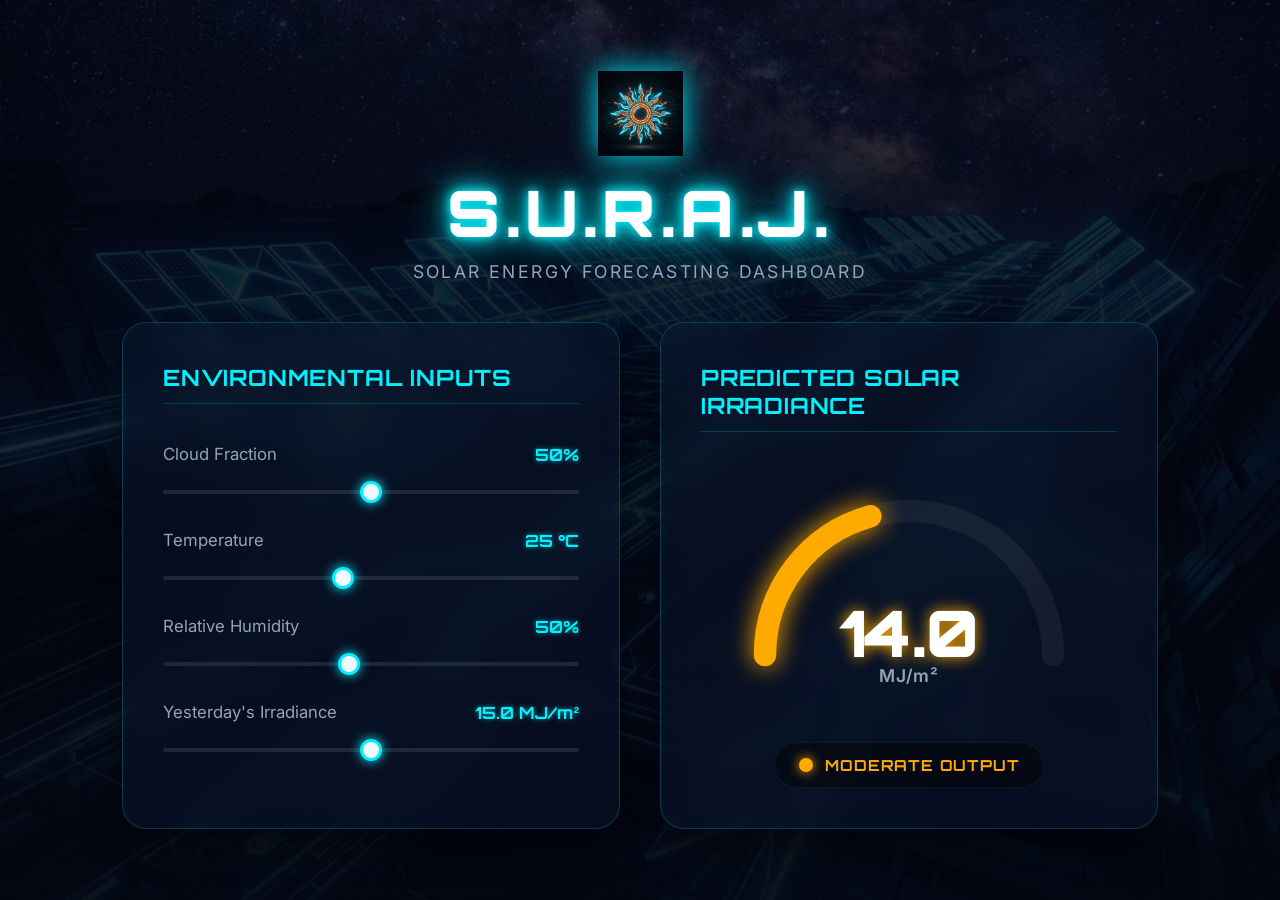
==== dashboard/index.html @ bf561ba6 "Add S.U.R.A.J. Dashboard, publication report, and technical explanation" ====
<!-- 
  =============================================================================
  S.U.R.A.J. DASHBOARD - MAIN HTML FILE
  =============================================================================
  This file provides the skeleton of our dashboard. It defines where every 
  piece of text, every slider, and the visual gauge should be placed on the screen.
-->
<!DOCTYPE html>
<html lang="en">
<head>
    <!-- Character set for universal text support -->
    <meta charset="UTF-8">
    
    <!-- Makes the website responsive on mobile phones -->
    <meta name="viewport" content="width=device-width, initial-scale=1.0">
    
    <!-- The title that appears in the browser tab -->
    <title>S.U.R.A.J. Dashboard</title>
    
    <!-- Link to our CSS file which provides all the visual styling, colors, and layout -->
    <link rel="stylesheet" href="styles.css">
    
    <!-- Import two Google Fonts: 
         - 'Orbitron' is used for futuristic headers and numbers.
         - 'Inter' is used for clean, readable standard text. -->
    <link href="https://fonts.googleapis.com/css2?family=Orbitron:wght@400;700;900&family=Inter:wght@300;400;600&display=swap" rel="stylesheet">
</head>
<body>
    
    <!-- The main wrapper that centers everything on the screen and limits the maximum width -->
    <div class="dashboard-container">
        
        <!-- =========================================================
             HEADER SECTION
             ========================================================= -->
        <!-- Contains the logo, title, and subtitle -->
        <header>
            <!-- Our futuristic, pulsing sun icon (loaded from the assets folder) -->
            <img src="assets/icon.png" alt="S.U.R.A.J. Energy Icon" class="header-icon">
            
            <!-- The main title with a neon glow effect applied via CSS -->
            <h1 class="glow-text">S.U.R.A.J.</h1>
            <p>Solar Energy Forecasting Dashboard</p>
        </header>

        <!-- =========================================================
             MAIN CONTENT GRID
             ========================================================= -->
        <!-- This grid splits the screen into two halves (Controls on left, Output on right) -->
        <main class="dashboard-grid">
            
            <!-- -----------------------------------------------------
                 LEFT PANEL: INPUT CONTROLS
                 ----------------------------------------------------- -->
            <!-- The 'glass-panel' class applies the semi-transparent frosted glass look -->
            <section class="panel controls-panel glass-panel">
                <h2>Environmental Inputs</h2>
                
                <!-- SLIDER 1: Cloud Fraction -->
                <div class="slider-group">
                    <label for="cloud-fraction">
                        <span>Cloud Fraction</span>
                        <!-- This span holds the number that updates when the slider moves -->
                        <span id="cloud-val" class="value-display">50%</span>
                    </label>
                    <!-- The actual slider input. Min is 0, Max is 100, starting at 50 -->
                    <input type="range" id="cloud-fraction" min="0" max="100" value="50">
                </div>

                <!-- SLIDER 2: Temperature -->
                <div class="slider-group">
                    <label for="temperature">
                        <span>Temperature</span>
                        <span id="temp-val" class="value-display">25 °C</span>
                    </label>
                    <input type="range" id="temperature" min="10" max="45" value="25">
                </div>

                <!-- SLIDER 3: Humidity -->
                <div class="slider-group">
                    <label for="humidity">
                        <span>Relative Humidity</span>
                        <span id="humidity-val" class="value-display">50%</span>
                    </label>
                    <input type="range" id="humidity" min="10" max="100" value="50">
                </div>

                <!-- SLIDER 4: Yesterday's Irradiance -->
                <div class="slider-group">
                    <label for="yesterday-irradiance">
                        <span>Yesterday's Irradiance</span>
                        <span id="yesterday-val" class="value-display">15.0 MJ/m²</span>
                    </label>
                    <!-- This slider allows decimal values (step="0.1") -->
                    <input type="range" id="yesterday-irradiance" min="0" max="30" step="0.1" value="15.0">
                </div>
            </section>

            <!-- -----------------------------------------------------
                 RIGHT PANEL: OUTPUT VISUALIZATION
                 ----------------------------------------------------- -->
            <section class="panel output-panel glass-panel">
                <h2>Predicted Solar Irradiance</h2>
                
                <!-- The wrapper for our circular gauge -->
                <div class="gauge-container">
                    
                    <!-- SVG (Scalable Vector Graphics) allows us to draw exact math-based shapes.
                         Here, we draw the half-circle for the gauge. -->
                    <svg class="gauge-svg" viewBox="0 0 200 100">
                        <!-- The dark background track of the gauge -->
                        <path class="gauge-track" d="M 10 90 A 80 80 0 0 1 190 90" fill="none" />
                        <!-- The bright neon line that fills up to show the prediction -->
                        <path id="gauge-fill" class="gauge-fill" d="M 10 90 A 80 80 0 0 1 190 90" fill="none" />
                    </svg>
                    
                    <!-- The large number readout positioned in the center of the gauge arc -->
                    <div class="gauge-readout">
                        <span id="prediction-val" class="large-value">0.0</span>
                        <span class="unit">MJ/m²</span>
                    </div>
                </div>
                
                <!-- The status indicator pill at the bottom (shows a colored dot and text warning/info) -->
                <div class="status-indicator">
                    <div id="status-dot" class="status-dot green"></div>
                    <span id="status-text">Optimal Conditions</span>
                </div>
            </section>

        </main>
    </div>
    
    <!-- Link to our JavaScript file which makes the sliders work and animates the gauge -->
    <script src="script.js"></script>
</body>
</html>
---- dashboard/styles.css ----
/* =========================================================
   1. CSS VARIABLES (THE DESIGN SYSTEM)
   ========================================================= */
/* We define variables here so we can easily reuse colors and fonts throughout the document.
   If we want to change a color later, we only have to change it in one place! */
:root {
    /* Background colors */
    --bg-dark: #030610; /* Very dark blue, almost black */
    --panel-bg: rgba(13, 22, 45, 0.45); /* Semi-transparent blue for the glass panels */
    --panel-border: rgba(0, 240, 255, 0.2); /* Faint cyan border for panels */
    
    /* Text colors */
    --text-primary: #f0f8ff; /* Bright white/blue for main text */
    --text-secondary: #94a3b8; /* Muted gray for labels and units */
    
    /* Neon glow colors */
    --neon-cyan: #00f0ff; /* Bright futuristic blue */
    --neon-cyan-glow: rgba(0, 240, 255, 0.6); /* Soft glow shadow for cyan */
    --neon-orange: #ffaa00; /* Warning/moderate color */
    --neon-red: #ff3333; /* Danger/low output color */
    
    /* Typography */
    --font-heading: 'Orbitron', sans-serif; /* Futuristic font for headers and numbers */
    --font-body: 'Inter', sans-serif; /* Clean, readable font for normal text */
}

/* =========================================================
   2. GLOBAL RESET
   ========================================================= */
/* This removes default browser margins and padding so our design looks identical on all browsers */
* {
    box-sizing: border-box; /* Ensures padding doesn't increase the total width of elements */
    margin: 0;
    padding: 0;
}

/* =========================================================
   3. BODY & BACKGROUND
   ========================================================= */
body {
    background-color: var(--bg-dark);
    color: var(--text-primary);
    font-family: var(--font-body);
    min-height: 100vh; /* Ensures the background covers the full screen height */
    
    /* Flexbox centers the dashboard perfectly in the middle of the screen */
    display: flex;
    justify-content: center;
    align-items: center;
    
    /* We layer a dark gradient over the custom background image to make sure text is always readable */
    background-image: 
        linear-gradient(to bottom, rgba(3, 6, 16, 0.8), rgba(3, 6, 16, 0.95)),
        url('assets/bg.png');
    background-size: cover; /* Stretches the image to fit the screen */
    background-position: center; /* Centers the image */
    background-attachment: fixed; /* Keeps the background still when scrolling */
}

/* =========================================================
   4. LAYOUT CONTAINERS
   ========================================================= */
/* The main wrapper that holds everything */
.dashboard-container {
    width: 95%; /* Takes up 95% of the screen width... */
    max-width: 1100px; /* ...but stops expanding after 1100 pixels wide */
    padding: 2rem;
    display: flex;
    flex-direction: column;
    gap: 2.5rem; /* Space between the header and the main grid */
}

/* The grid layout that holds the two main panels side-by-side */
.dashboard-grid {
    display: grid;
    grid-template-columns: 1fr 1fr; /* Two equal-width columns */
    gap: 2.5rem; /* Space between the two panels */
}

/* Mobile responsiveness: If the screen is smaller than 850px, stack the panels vertically */
@media (max-width: 850px) {
    .dashboard-grid {
        grid-template-columns: 1fr; /* Change to a single column */
    }
}

/* =========================================================
   5. HEADER STYLING
   ========================================================= */
header {
    text-align: center;
    display: flex;
    flex-direction: column;
    align-items: center;
}

/* The animated sun icon in the header */
.header-icon {
    width: 85px;
    height: 85px;
    margin-bottom: 1rem;
    filter: drop-shadow(0 0 15px var(--neon-cyan)); /* Adds a glowing shadow around the PNG */
    animation: pulse 3s infinite alternate ease-in-out; /* Makes it throb slowly and continuously */
}

/* The animation keyframes for the pulse effect */
@keyframes pulse {
    0% { transform: scale(0.95); filter: drop-shadow(0 0 10px var(--neon-cyan)); }
    100% { transform: scale(1.05); filter: drop-shadow(0 0 25px var(--neon-cyan)); }
}

/* The massive S.U.R.A.J title text */
header h1 {
    font-family: var(--font-heading);
    font-size: 4rem;
    font-weight: 900;
    letter-spacing: 0.3rem; /* Spreads the letters out for a high-tech look */
    color: #fff;
    /* Multiple text shadows create a realistic neon tube glow */
    text-shadow: 0 0 10px var(--neon-cyan), 0 0 20px var(--neon-cyan), 0 0 40px var(--neon-cyan);
    margin-bottom: 0.5rem;
}

header p {
    color: var(--text-secondary);
    font-size: 1.1rem;
    text-transform: uppercase;
    letter-spacing: 0.15rem;
}

/* =========================================================
   6. GLASSMORPHISM PANELS
   ========================================================= */
/* These classes create the frosted glass effect for our main content boxes */
.glass-panel {
    background: var(--panel-bg);
    backdrop-filter: blur(16px); /* Blurs whatever is behind the panel */
    -webkit-backdrop-filter: blur(16px); /* Safari support */
    border: 1px solid var(--panel-border);
    border-radius: 24px; /* Soft rounded corners */
    padding: 2.5rem;
    /* Box shadow adds depth, inset shadow creates an inner glow on the edges */
    box-shadow: 0 15px 35px rgba(0, 0, 0, 0.5), inset 0 0 20px rgba(0, 240, 255, 0.03);
    transition: transform 0.3s ease, box-shadow 0.3s ease; /* Smooth hover transition */
}

/* Lift the panel slightly when hovered for a 3D effect */
.glass-panel:hover {
    transform: translateY(-5px);
    box-shadow: 0 20px 40px rgba(0, 0, 0, 0.6), inset 0 0 25px rgba(0, 240, 255, 0.08);
}

/* Panel Titles */
h2 {
    font-family: var(--font-heading);
    font-size: 1.4rem;
    color: var(--neon-cyan);
    margin-bottom: 2.5rem;
    border-bottom: 1px solid var(--panel-border);
    padding-bottom: 0.8rem;
    letter-spacing: 0.05rem;
    text-transform: uppercase;
}

/* =========================================================
   7. SLIDER (INPUT) CONTROLS
   ========================================================= */
.slider-group {
    margin-bottom: 2rem; /* Space between each slider */
}

/* The label wrapper containing the name and the number */
.slider-group label {
    display: flex;
    justify-content: space-between; /* Pushes name to left, number to right */
    margin-bottom: 0.8rem;
    font-weight: 400;
    font-size: 1.05rem;
    color: var(--text-secondary);
}

/* The dynamic number readout next to the slider */
.value-display {
    color: var(--neon-cyan);
    font-family: var(--font-heading);
    font-weight: 700;
    text-shadow: 0 0 5px var(--neon-cyan-glow);
}

/* Completely reset the default browser slider styling */
input[type=range] {
    -webkit-appearance: none;
    width: 100%;
    background: transparent;
    cursor: pointer;
}

/* The 'thumb' (the little ball you drag) */
input[type=range]::-webkit-slider-thumb {
    -webkit-appearance: none;
    height: 22px;
    width: 22px;
    border-radius: 50%; /* Makes it a circle */
    background: var(--text-primary);
    border: 3px solid var(--neon-cyan);
    margin-top: -9px; /* Centers it vertically on the track */
    box-shadow: 0 0 12px var(--neon-cyan);
    transition: transform 0.2s, background 0.2s; /* Smooth pop effect when hovered */
}

/* Make the thumb pop out when hovered */
input[type=range]::-webkit-slider-thumb:hover {
    transform: scale(1.3);
    background: var(--neon-cyan);
}

/* The 'track' (the line the ball slides on) */
input[type=range]::-webkit-slider-runnable-track {
    width: 100%;
    height: 4px;
    background: rgba(255, 255, 255, 0.1);
    border-radius: 2px;
}

/* =========================================================
   8. OUTPUT GAUGE STYLING
   ========================================================= */
/* Centers the gauge within its panel */
.output-panel {
    display: flex;
    flex-direction: column;
    align-items: center;
    justify-content: space-between;
}

.gauge-container {
    position: relative;
    width: 100%;
    max-width: 320px; /* Prevents the gauge from getting too massive */
    display: flex;
    justify-content: center;
    align-items: center;
    margin-top: 1rem;
}

.gauge-svg {
    width: 100%;
    overflow: visible; /* Prevents glowing edges from being clipped */
}

/* The dim, empty background track of the gauge */
.gauge-track {
    stroke: rgba(255, 255, 255, 0.05);
    stroke-width: 14;
    stroke-linecap: round; /* Rounds the ends of the line */
}

/* The bright, colored fill line of the gauge */
.gauge-fill {
    stroke: var(--neon-cyan); /* Default color, changed by JS later */
    stroke-width: 14;
    stroke-linecap: round;
    /* This transition makes the gauge fill up smoothly over 0.5 seconds! */
    transition: stroke-dashoffset 0.6s cubic-bezier(0.34, 1.56, 0.64, 1), stroke 0.5s; 
    filter: drop-shadow(0 0 10px var(--neon-cyan));
}

/* Positions the large text directly inside the arc of the gauge */
.gauge-readout {
    position: absolute;
    bottom: -15px; /* Pushes it down towards the flat bottom of the arc */
    text-align: center;
    display: flex;
    flex-direction: column;
    align-items: center;
}

/* The giant predicted number */
.large-value {
    font-family: var(--font-heading);
    font-size: 4rem;
    font-weight: 900;
    color: #fff;
    text-shadow: 0 0 15px var(--neon-cyan);
    transition: color 0.5s, text-shadow 0.5s; /* Smooth color change */
}

/* The "MJ/m²" unit text */
.unit {
    color: var(--text-secondary);
    font-size: 1.1rem;
    font-weight: 600;
    margin-top: -8px;
    letter-spacing: 0.05rem;
}

/* =========================================================
   9. STATUS INDICATOR STYLING
   ========================================================= */
/* The pill-shaped box at the very bottom */
.status-indicator {
    display: flex;
    align-items: center;
    gap: 0.8rem;
    margin-top: 3rem;
    padding: 0.8rem 1.5rem;
    background: rgba(0, 0, 0, 0.4);
    border-radius: 30px; /* Makes it a pill shape */
    border: 1px solid rgba(255, 255, 255, 0.05);
}

/* The little glowing LED dot */
.status-dot {
    width: 14px;
    height: 14px;
    border-radius: 50%;
}

/* CSS classes added by JS to change the dot's color */
.status-dot.green {
    background: var(--neon-cyan);
    box-shadow: 0 0 12px var(--neon-cyan);
}
.status-dot.yellow {
    background: var(--neon-orange);
    box-shadow: 0 0 12px var(--neon-orange);
}
.status-dot.red {
    background: var(--neon-red);
    box-shadow: 0 0 12px var(--neon-red);
}

/* The text next to the dot */
#status-text {
    font-family: var(--font-heading);
    font-size: 0.95rem;
    font-weight: 700;
    letter-spacing: 0.05rem;
    text-transform: uppercase;
}
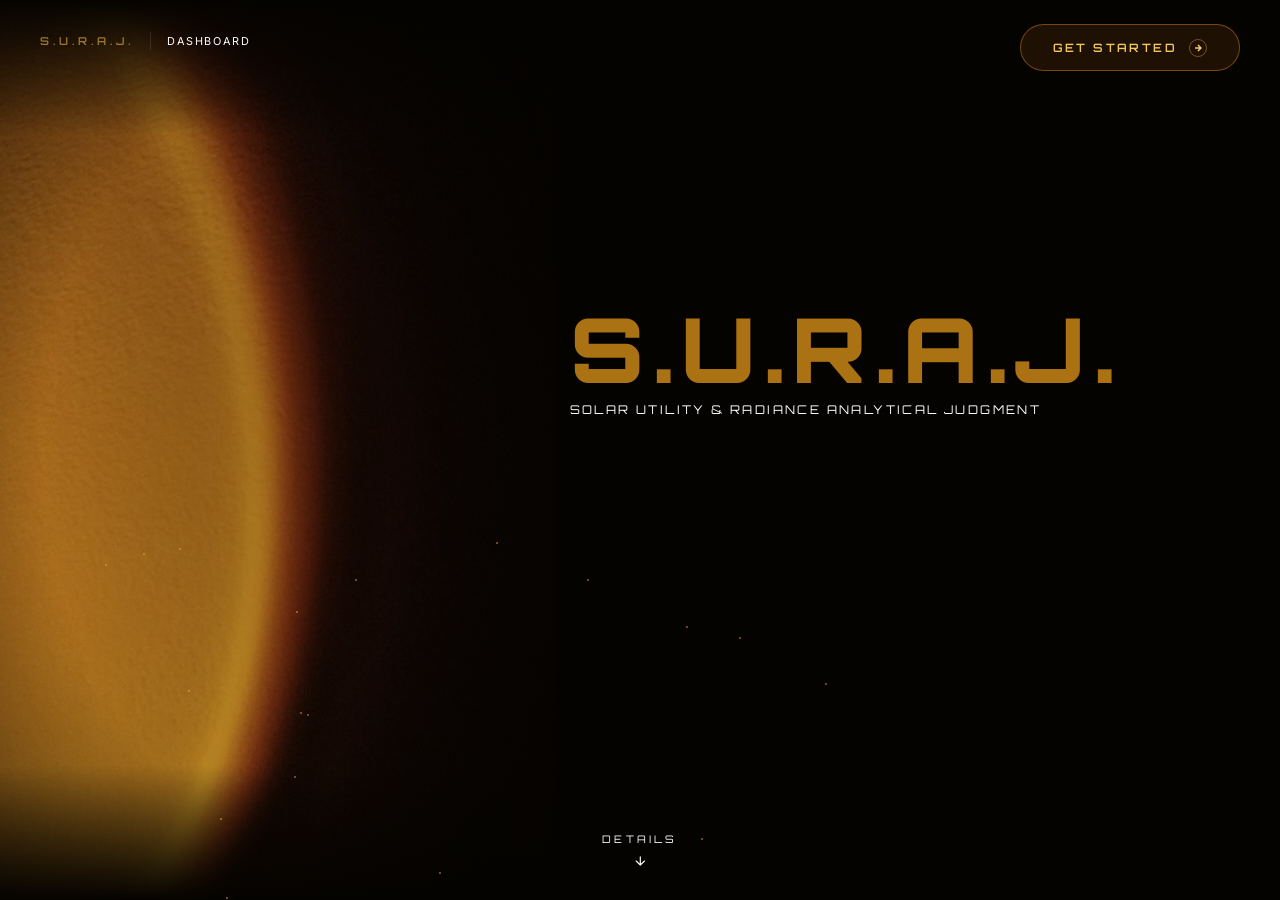
==== commit 6dc64016: "UI enhancements to S.U.R.A.J. intro and dashboard + cleanup" ====
--- a/dashboard/index.html
+++ b/dashboard/index.html
@@ -1,137 +1,129 @@
-<!-- 
-  =============================================================================
-  S.U.R.A.J. DASHBOARD - MAIN HTML FILE
-  =============================================================================
-  This file provides the skeleton of our dashboard. It defines where every 
-  piece of text, every slider, and the visual gauge should be placed on the screen.
--->
 <!DOCTYPE html>
 <html lang="en">
 <head>
-    <!-- Character set for universal text support -->
     <meta charset="UTF-8">
-    
-    <!-- Makes the website responsive on mobile phones -->
     <meta name="viewport" content="width=device-width, initial-scale=1.0">
-    
-    <!-- The title that appears in the browser tab -->
-    <title>S.U.R.A.J. Dashboard</title>
-    
-    <!-- Link to our CSS file which provides all the visual styling, colors, and layout -->
-    <link rel="stylesheet" href="styles.css">
-    
-    <!-- Import two Google Fonts: 
-         - 'Orbitron' is used for futuristic headers and numbers.
-         - 'Inter' is used for clean, readable standard text. -->
-    <link href="https://fonts.googleapis.com/css2?family=Orbitron:wght@400;700;900&family=Inter:wght@300;400;600&display=swap" rel="stylesheet">
+    <title>S.U.R.A.J.</title>
+    <link href="https://fonts.googleapis.com/css2?family=Orbitron:wght@400;600;900&family=Inter:wght@300;400;500&display=swap" rel="stylesheet">
+    <style>
+        * { box-sizing: border-box; margin: 0; padding: 0; }
+        html, body { height: 100%; overflow: hidden; font-family: 'Inter', sans-serif; background: #050300; color: #fff; }
+        .scene { position: relative; width: 100vw; height: 100vh; overflow: hidden; }
+        .bg-sun {
+            position: absolute; top: 50%; left: -8vw;
+            transform: translateY(-50%) scaleX(-1);
+            height: 130vh; width: auto; object-fit: cover;
+            opacity: 0.85; pointer-events: none;
+            animation: breathe 8s ease-in-out infinite;
+            -webkit-mask-image: radial-gradient(ellipse 70% 70% at center, rgba(0,0,0,1) 40%, rgba(0,0,0,0) 100%);
+            mask-image: radial-gradient(ellipse 70% 70% at center, rgba(0,0,0,1) 40%, rgba(0,0,0,0) 100%);
+        }
+        @keyframes breathe {
+            0%,100% { opacity: 0.75; transform: translateY(-50%) scaleX(-1) scale(1); }
+            50%      { opacity: 0.9;  transform: translateY(-50%) scaleX(-1) scale(1.03); }
+        }
+        .bg-fade {
+            position: absolute; inset: 0;
+            background: linear-gradient(to right, transparent 0%, rgba(5,3,0,0.3) 30%, rgba(5,3,0,0.75) 55%, rgba(5,3,0,0.97) 75%, #050300 100%);
+        }
+        .bg-vfade {
+            position: absolute; inset: 0;
+            background: linear-gradient(to bottom, #050300 0%, transparent 15%, transparent 85%, #050300 100%);
+        }
+        .content {
+            position: absolute; right: 18vw; top: 40%; transform: translateY(-50%);
+            max-width: 480px; display: flex; flex-direction: column; gap: 2rem;
+            opacity: 0; animation: fadeUp 1.2s ease forwards 0.4s;
+        }
+        @keyframes fadeUp {
+            from { opacity: 0; transform: translateY(calc(-50% + 30px)); }
+            to   { opacity: 1; transform: translateY(-50%); }
+        }
+        .title { font-family: 'Orbitron', sans-serif; font-size: clamp(3.5rem,7vw,6rem); font-weight: 900; letter-spacing: 0.5rem; line-height: 1; color: rgba(180,120,20,0.95); text-shadow: none; }
+        .full-form { font-family: 'Orbitron', sans-serif; font-size: 0.75rem; letter-spacing: 0.15rem; color: #ffffff; text-transform: uppercase; margin-top: -1.5rem; }
+        .tagline { font-size: clamp(0.9rem,1.5vw,1.05rem); font-weight: 300; color: rgba(255,255,255,0.45); line-height: 1.9; max-width: 380px; }
+        .tagline strong { color: rgba(255,200,80,0.9); font-weight: 500; }
+        .divider { width: 48px; height: 1px; background: rgba(255,160,30,0.35); }
+        .stats-row { display: flex; gap: 2.5rem; }
+        .stat { display: flex; flex-direction: column; gap: 0.3rem; }
+        .stat-num { font-family: 'Orbitron', sans-serif; font-size: 1.35rem; font-weight: 600; color: rgba(255,200,80,0.9); }
+        .stat-label { font-size: 0.68rem; letter-spacing: 0.12rem; text-transform: uppercase; color: rgba(255,255,255,0.3); }
+        .cta-row { display: flex; align-items: center; gap: 1.5rem; margin-top: 0.5rem; }
+        .btn-start {
+            display: inline-flex; align-items: center; gap: 0.75rem;
+            padding: 0.85rem 2rem;
+            background: rgba(255,150,30,0.1); border: 1px solid rgba(255,150,30,0.4);
+            border-radius: 50px; color: rgba(255,210,100,0.95);
+            font-family: 'Orbitron', sans-serif; font-size: 0.72rem; font-weight: 600;
+            letter-spacing: 0.15rem; text-transform: uppercase; text-decoration: none;
+            cursor: pointer; transition: all 0.3s ease; position: relative; overflow: hidden;
+        }
+        .btn-start::before { content: ''; position: absolute; inset: 0; background: rgba(255,150,30,0.08); transform: scaleX(0); transform-origin: left; transition: transform 0.3s ease; border-radius: inherit; }
+        .btn-start:hover::before { transform: scaleX(1); }
+        .btn-start:hover { border-color: rgba(255,180,60,0.7); color: #fff; box-shadow: 0 0 30px rgba(255,130,0,0.2); }
+        .btn-arrow { width: 18px; height: 18px; display: flex; align-items: center; justify-content: center; border: 1px solid rgba(255,180,60,0.4); border-radius: 50%; transition: transform 0.3s; }
+        .btn-start:hover .btn-arrow { transform: translateX(3px); }
+        .btn-arrow svg { width: 8px; height: 8px; }
+        .learn-more { font-size: 0.72rem; letter-spacing: 0.1rem; color: rgba(255,255,255,0.25); text-transform: uppercase; }
+        .corner-nav { position: absolute; top: 2rem; left: 2.5rem; display: flex; align-items: center; gap: 1rem; opacity: 0; animation: fadeIn 1s ease forwards 1s; }
+        .corner-action { position: absolute; top: 1.5rem; right: 2.5rem; z-index: 10; opacity: 0; animation: fadeIn 1s ease forwards 1s; }
+        @keyframes fadeIn { to { opacity: 1; } }
+        .nav-logo { font-family: 'Orbitron', sans-serif; font-size: 0.68rem; font-weight: 600; letter-spacing: 0.25rem; color: rgba(255,200,80,0.55); }
+        .nav-sep { width: 1px; height: 18px; background: rgba(255,255,255,0.1); }
+        .nav-link { font-size: 0.68rem; letter-spacing: 0.1rem; color: #ffffff; text-transform: uppercase; text-decoration: none; transition: color 0.2s; }
+        .nav-link:hover { color: rgba(255,200,80,0.8); }
+        .bottom-strip { position: absolute; bottom: 2rem; right: 7vw; display: flex; align-items: center; gap: 2rem; opacity: 0; animation: fadeIn 1s ease forwards 1.5s; }
+        .bottom-tag { font-size: 0.62rem; letter-spacing: 0.15rem; text-transform: uppercase; color: rgba(255,255,255,0.18); display: flex; align-items: center; gap: 0.5rem; }
+        .bottom-tag::before { content: ''; width: 4px; height: 4px; border-radius: 50%; background: rgba(255,160,30,0.45); }
+        .scroll-indicator { position: absolute; bottom: 2rem; left: 50%; transform: translateX(-50%); display: flex; flex-direction: column; align-items: center; gap: 0.5rem; opacity: 0; animation: fadeIn 1s ease forwards 2s, scrollPulse 2s ease-in-out 2s infinite; cursor: pointer; color: #ffffff; transition: opacity 0.3s; }
+        .scroll-indicator:hover { opacity: 0.8; }
+        .scroll-text { font-size: 0.65rem; letter-spacing: 0.2rem; text-transform: uppercase; font-family: 'Orbitron', sans-serif; }
+        .scroll-arrow { width: 14px; height: 14px; }
+        @keyframes scrollPulse { 0%,100%{transform:translateX(-50%) translateY(0);opacity:0.7} 50%{transform:translateX(-50%) translateY(6px);opacity:1} }
+        .particles { position: absolute; inset: 0; pointer-events: none; overflow: hidden; }
+        .particle { position: absolute; width: 2px; height: 2px; border-radius: 50%; background: rgba(255,180,50,0.55); animation: float var(--dur) ease-in-out infinite var(--delay); }
+        @keyframes float { 0%,100%{transform:translateY(0) translateX(0);opacity:0} 20%{opacity:1} 80%{opacity:0.4} 100%{transform:translateY(-120px) translateX(var(--dx));opacity:0} }
+        @media (max-width: 700px) {
+            .bg-sun { left: -40vw; height: 100vh; }
+            .content { right: 5vw; left: 5vw; max-width: 100%; }
+            .stats-row { gap: 1.5rem; }
+            .bottom-strip { display: none; }
+        }
+    </style>
 </head>
 <body>
-    
-    <!-- The main wrapper that centers everything on the screen and limits the maximum width -->
-    <div class="dashboard-container">
-        
-        <!-- =========================================================
-             HEADER SECTION
-             ========================================================= -->
-        <!-- Contains the logo, title, and subtitle -->
-        <header>
-            <!-- Our futuristic, pulsing sun icon (loaded from the assets folder) -->
-            <img src="assets/icon.png" alt="S.U.R.A.J. Energy Icon" class="header-icon">
-            
-            <!-- The main title with a neon glow effect applied via CSS -->
-            <h1 class="glow-text">S.U.R.A.J.</h1>
-            <p>Solar Energy Forecasting Dashboard</p>
-        </header>
+<div class="scene">
+    <img class="bg-sun" src="assets/sun_bg.jfif" alt="">
+    <div class="bg-fade"></div>
+    <div class="bg-vfade"></div>
+    <div class="particles" id="particles"></div>
+    <nav class="corner-nav">
+        <span class="nav-logo">S.U.R.A.J.</span>
+        <div class="nav-sep"></div>
+        <a href="dashboard.html" class="nav-link">Dashboard</a>
+    </nav>
+    <div class="corner-action">
+        <a href="dashboard.html" class="btn-start">Get Started<span class="btn-arrow"><svg viewBox="0 0 8 8" fill="none" stroke="currentColor" stroke-width="1.5"><path d="M1 4h6M4 1l3 3-3 3"/></svg></span></a>
+    </div>
+    <div class="content">
+        <h1 class="title">S.U.R.A.J.</h1>
+        <div class="full-form">Solar Utility & Radiance Analytical Judgment</div>
 
-        <!-- =========================================================
-             MAIN CONTENT GRID
-             ========================================================= -->
-        <!-- This grid splits the screen into two halves (Controls on left, Output on right) -->
-        <main class="dashboard-grid">
-            
-            <!-- -----------------------------------------------------
-                 LEFT PANEL: INPUT CONTROLS
-                 ----------------------------------------------------- -->
-            <!-- The 'glass-panel' class applies the semi-transparent frosted glass look -->
-            <section class="panel controls-panel glass-panel">
-                <h2>Environmental Inputs</h2>
-                
-                <!-- SLIDER 1: Cloud Fraction -->
-                <div class="slider-group">
-                    <label for="cloud-fraction">
-                        <span>Cloud Fraction</span>
-                        <!-- This span holds the number that updates when the slider moves -->
-                        <span id="cloud-val" class="value-display">50%</span>
-                    </label>
-                    <!-- The actual slider input. Min is 0, Max is 100, starting at 50 -->
-                    <input type="range" id="cloud-fraction" min="0" max="100" value="50">
-                </div>
+    </div>
 
-                <!-- SLIDER 2: Temperature -->
-                <div class="slider-group">
-                    <label for="temperature">
-                        <span>Temperature</span>
-                        <span id="temp-val" class="value-display">25 °C</span>
-                    </label>
-                    <input type="range" id="temperature" min="10" max="45" value="25">
-                </div>
-
-                <!-- SLIDER 3: Humidity -->
-                <div class="slider-group">
-                    <label for="humidity">
-                        <span>Relative Humidity</span>
-                        <span id="humidity-val" class="value-display">50%</span>
-                    </label>
-                    <input type="range" id="humidity" min="10" max="100" value="50">
-                </div>
-
-                <!-- SLIDER 4: Yesterday's Irradiance -->
-                <div class="slider-group">
-                    <label for="yesterday-irradiance">
-                        <span>Yesterday's Irradiance</span>
-                        <span id="yesterday-val" class="value-display">15.0 MJ/m²</span>
-                    </label>
-                    <!-- This slider allows decimal values (step="0.1") -->
-                    <input type="range" id="yesterday-irradiance" min="0" max="30" step="0.1" value="15.0">
-                </div>
-            </section>
-
-            <!-- -----------------------------------------------------
-                 RIGHT PANEL: OUTPUT VISUALIZATION
-                 ----------------------------------------------------- -->
-            <section class="panel output-panel glass-panel">
-                <h2>Predicted Solar Irradiance</h2>
-                
-                <!-- The wrapper for our circular gauge -->
-                <div class="gauge-container">
-                    
-                    <!-- SVG (Scalable Vector Graphics) allows us to draw exact math-based shapes.
-                         Here, we draw the half-circle for the gauge. -->
-                    <svg class="gauge-svg" viewBox="0 0 200 100">
-                        <!-- The dark background track of the gauge -->
-                        <path class="gauge-track" d="M 10 90 A 80 80 0 0 1 190 90" fill="none" />
-                        <!-- The bright neon line that fills up to show the prediction -->
-                        <path id="gauge-fill" class="gauge-fill" d="M 10 90 A 80 80 0 0 1 190 90" fill="none" />
-                    </svg>
-                    
-                    <!-- The large number readout positioned in the center of the gauge arc -->
-                    <div class="gauge-readout">
-                        <span id="prediction-val" class="large-value">0.0</span>
-                        <span class="unit">MJ/m²</span>
-                    </div>
-                </div>
-                
-                <!-- The status indicator pill at the bottom (shows a colored dot and text warning/info) -->
-                <div class="status-indicator">
-                    <div id="status-dot" class="status-dot green"></div>
-                    <span id="status-text">Optimal Conditions</span>
-                </div>
-            </section>
-
-        </main>
+    <div class="scroll-indicator">
+        <span class="scroll-text">Details</span>
+        <svg class="scroll-arrow" viewBox="0 0 24 24" fill="none" stroke="currentColor" stroke-width="2" stroke-linecap="round" stroke-linejoin="round"><path d="M12 5v14M19 12l-7 7-7-7"/></svg>
     </div>
-    
-    <!-- Link to our JavaScript file which makes the sliders work and animates the gauge -->
-    <script src="script.js"></script>
+</div>
+<script>
+const c = document.getElementById('particles');
+for (let i = 0; i < 18; i++) {
+    const p = document.createElement('div');
+    p.className = 'particle';
+    p.style.cssText = 'left:' + (Math.random()*60+5) + '%;bottom:' + (Math.random()*40) + '%;--dur:' + (4+Math.random()*6) + 's;--delay:-' + (Math.random()*6) + 's;--dx:' + (Math.random()*40-20) + 'px';
+    c.appendChild(p);
+}
+</script>
 </body>
-</html>
+</html>
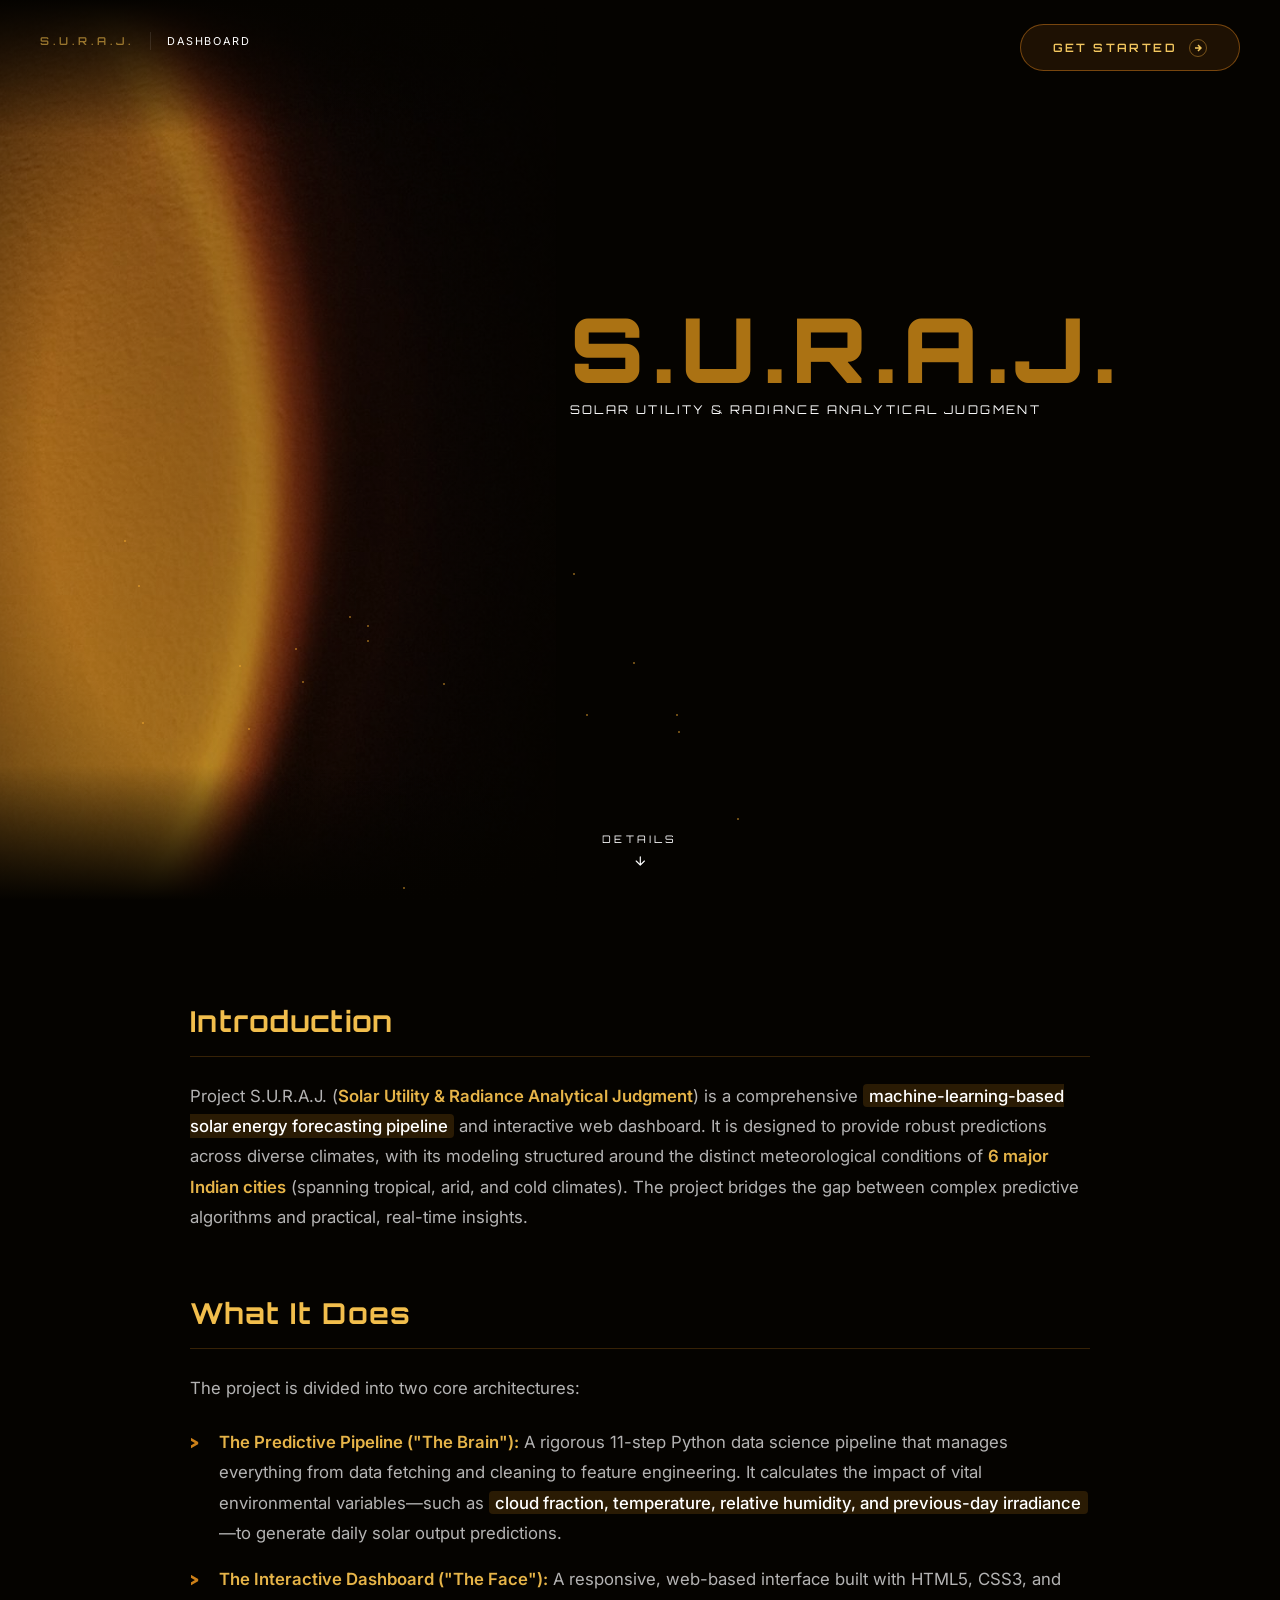
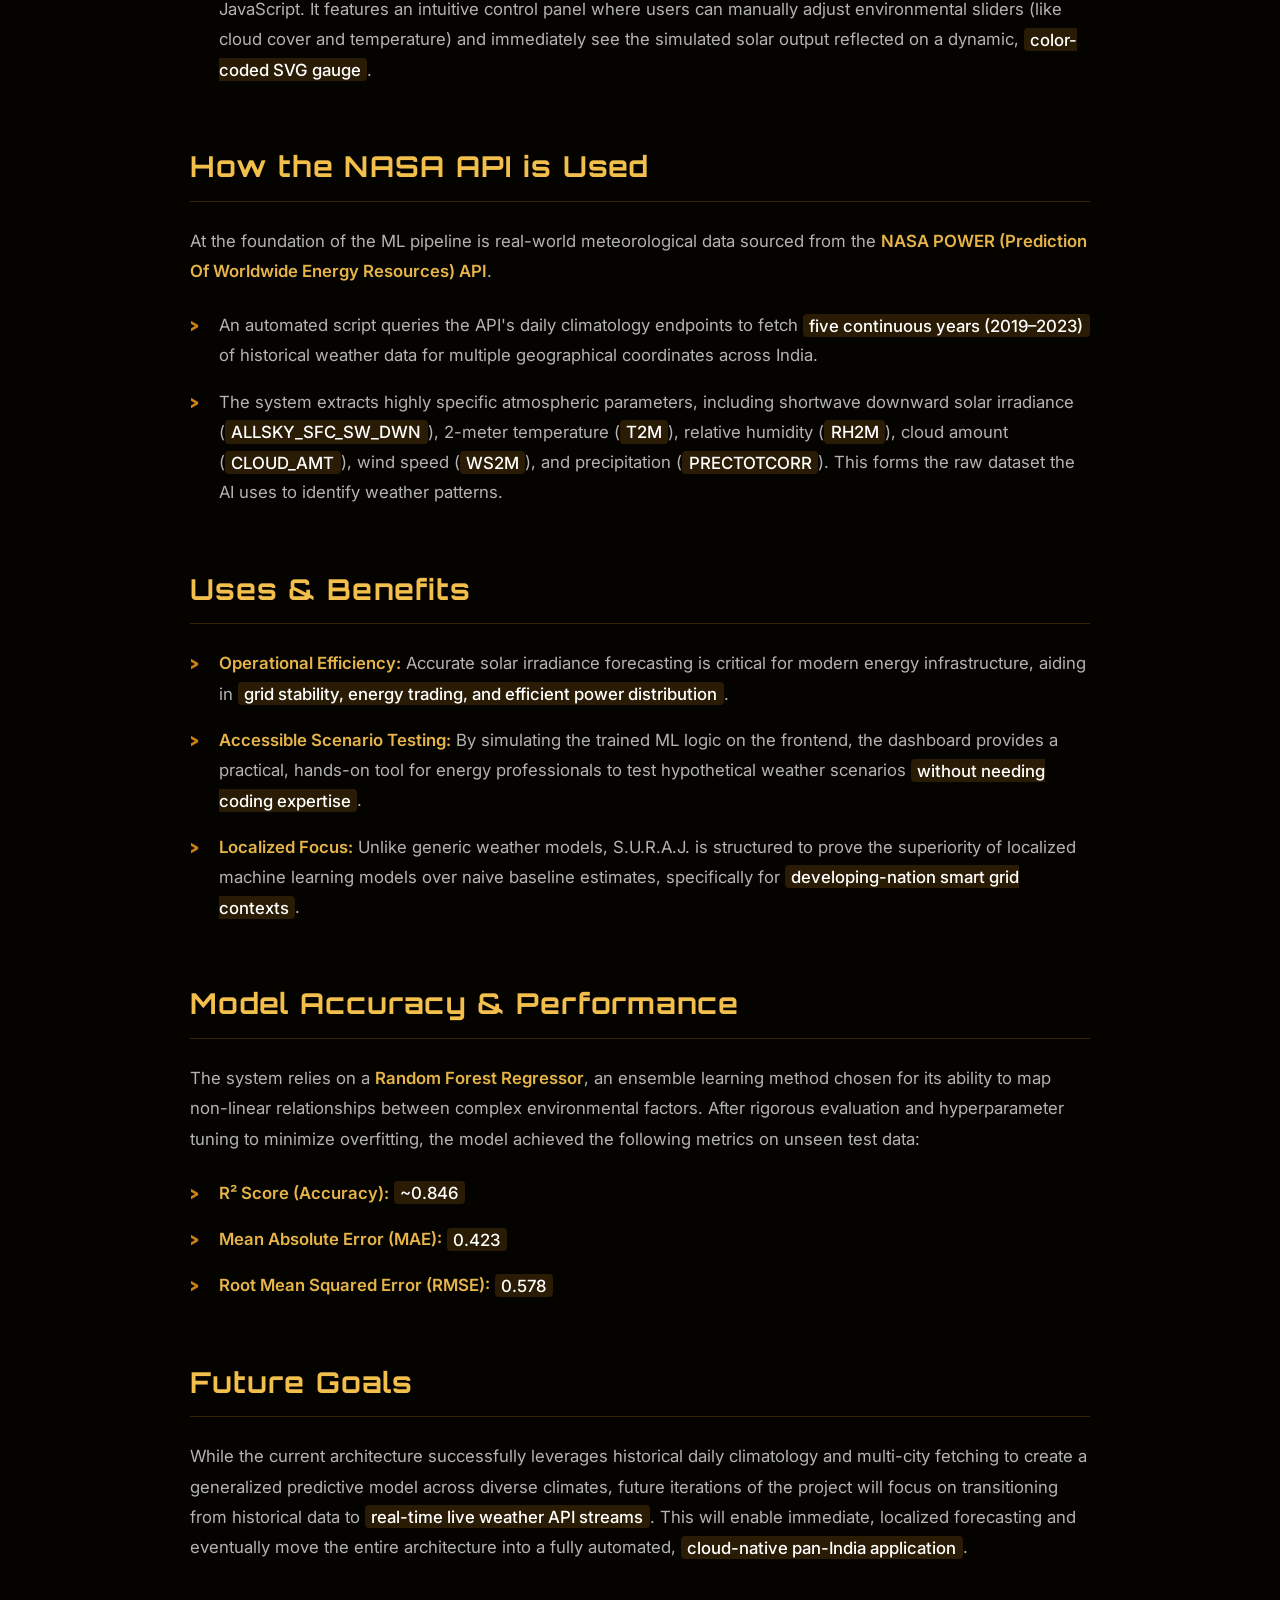
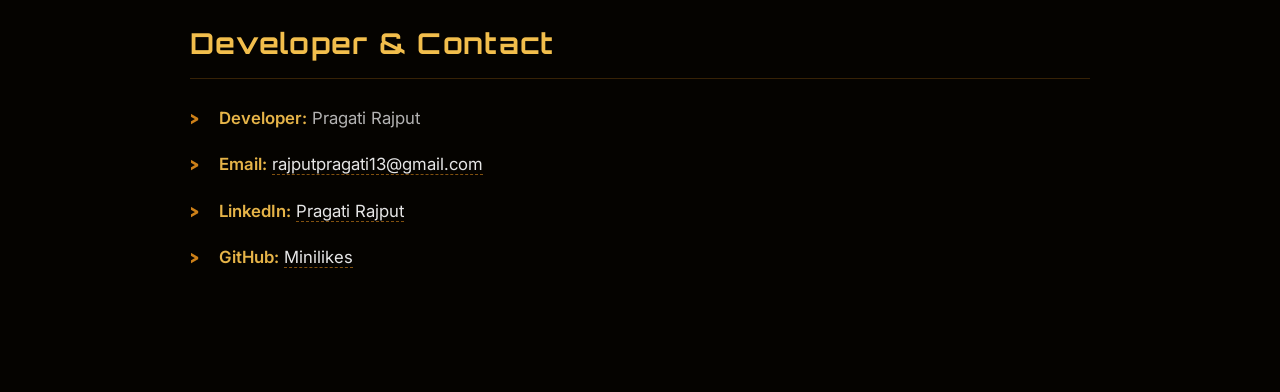
==== commit f8477994: "Update docs and UI to reflect multi-city architecture" ====
--- a/dashboard/index.html
+++ b/dashboard/index.html
@@ -7,7 +7,8 @@
     <link href="https://fonts.googleapis.com/css2?family=Orbitron:wght@400;600;900&family=Inter:wght@300;400;500&display=swap" rel="stylesheet">
     <style>
         * { box-sizing: border-box; margin: 0; padding: 0; }
-        html, body { height: 100%; overflow: hidden; font-family: 'Inter', sans-serif; background: #050300; color: #fff; }
+        html { scroll-behavior: smooth; }
+        html, body { min-height: 100%; overflow-x: hidden; font-family: 'Inter', sans-serif; background: #050300; color: #fff; }
         .scene { position: relative; width: 100vw; height: 100vh; overflow: hidden; }
         .bg-sun {
             position: absolute; top: 50%; left: -8vw;
@@ -75,14 +76,82 @@
         .bottom-strip { position: absolute; bottom: 2rem; right: 7vw; display: flex; align-items: center; gap: 2rem; opacity: 0; animation: fadeIn 1s ease forwards 1.5s; }
         .bottom-tag { font-size: 0.62rem; letter-spacing: 0.15rem; text-transform: uppercase; color: rgba(255,255,255,0.18); display: flex; align-items: center; gap: 0.5rem; }
         .bottom-tag::before { content: ''; width: 4px; height: 4px; border-radius: 50%; background: rgba(255,160,30,0.45); }
-        .scroll-indicator { position: absolute; bottom: 2rem; left: 50%; transform: translateX(-50%); display: flex; flex-direction: column; align-items: center; gap: 0.5rem; opacity: 0; animation: fadeIn 1s ease forwards 2s, scrollPulse 2s ease-in-out 2s infinite; cursor: pointer; color: #ffffff; transition: opacity 0.3s; }
-        .scroll-indicator:hover { opacity: 0.8; }
+        .scroll-indicator { position: absolute; bottom: 2rem; left: 50%; transform: translateX(-50%); display: flex; flex-direction: column; align-items: center; gap: 0.5rem; opacity: 0; animation: fadeIn 1s ease forwards 2s, scrollPulse 2s ease-in-out 2s infinite; cursor: pointer; color: #ffffff; transition: opacity 0.3s, color 0.3s; text-decoration: none; z-index: 20; }
+        .scroll-indicator:hover { opacity: 1; color: rgba(255, 200, 80, 0.9); }
         .scroll-text { font-size: 0.65rem; letter-spacing: 0.2rem; text-transform: uppercase; font-family: 'Orbitron', sans-serif; }
         .scroll-arrow { width: 14px; height: 14px; }
         @keyframes scrollPulse { 0%,100%{transform:translateX(-50%) translateY(0);opacity:0.7} 50%{transform:translateX(-50%) translateY(6px);opacity:1} }
         .particles { position: absolute; inset: 0; pointer-events: none; overflow: hidden; }
         .particle { position: absolute; width: 2px; height: 2px; border-radius: 50%; background: rgba(255,180,50,0.55); animation: float var(--dur) ease-in-out infinite var(--delay); }
         @keyframes float { 0%,100%{transform:translateY(0) translateX(0);opacity:0} 20%{opacity:1} 80%{opacity:0.4} 100%{transform:translateY(-120px) translateX(var(--dx));opacity:0} }
+        .details-wrapper {
+            background: #050300;
+            padding: 6rem 10vw;
+            position: relative;
+            z-index: 10;
+        }
+        .details-container {
+            max-width: 900px;
+            margin: 0 auto;
+            color: rgba(255, 255, 255, 0.7);
+            font-family: 'Inter', sans-serif;
+            line-height: 1.8;
+            font-size: 1.05rem;
+        }
+        .details-container h2 {
+            font-family: 'Orbitron', sans-serif;
+            color: rgba(255, 200, 80, 0.95);
+            font-size: 1.8rem;
+            margin-top: 3.5rem;
+            margin-bottom: 1.5rem;
+            letter-spacing: 0.08rem;
+            border-bottom: 1px solid rgba(255, 160, 30, 0.2);
+            padding-bottom: 0.5rem;
+        }
+        .details-container h2:first-child {
+            margin-top: 0;
+        }
+        .details-container p {
+            margin-bottom: 1.5rem;
+        }
+        .details-container ul {
+            margin-bottom: 1.5rem;
+            padding-left: 1.8rem;
+            list-style: none;
+        }
+        .details-container ul li {
+            margin-bottom: 1rem;
+            position: relative;
+        }
+        .details-container ul li::before {
+            content: '>';
+            position: absolute;
+            left: -1.8rem;
+            color: rgba(255, 160, 30, 0.8);
+            font-family: 'Orbitron', sans-serif;
+            font-weight: 900;
+        }
+        .details-container strong.highlight {
+            color: #fff;
+            font-weight: 500;
+            background: rgba(255, 160, 30, 0.15);
+            padding: 0.1rem 0.4rem;
+            border-radius: 4px;
+        }
+        .details-container .highlight-text {
+            color: rgba(255, 200, 80, 0.9);
+            font-weight: 600;
+        }
+        .details-container a.contact-link {
+            color: rgba(255, 255, 255, 0.9);
+            text-decoration: none;
+            border-bottom: 1px dashed rgba(255, 160, 30, 0.5);
+            transition: color 0.3s, border-color 0.3s;
+        }
+        .details-container a.contact-link:hover {
+            color: rgba(255, 200, 80, 1);
+            border-bottom: 1px solid rgba(255, 200, 80, 1);
+        }
         @media (max-width: 700px) {
             .bg-sun { left: -40vw; height: 100vh; }
             .content { right: 5vw; left: 5vw; max-width: 100%; }
@@ -111,9 +180,56 @@
 
     </div>
 
-    <div class="scroll-indicator">
+    <a href="#details" class="scroll-indicator">
         <span class="scroll-text">Details</span>
         <svg class="scroll-arrow" viewBox="0 0 24 24" fill="none" stroke="currentColor" stroke-width="2" stroke-linecap="round" stroke-linejoin="round"><path d="M12 5v14M19 12l-7 7-7-7"/></svg>
+    </a>
+</div>
+
+<div id="details" class="details-wrapper">
+    <div class="details-container">
+        <h2>Introduction</h2>
+        <p>Project S.U.R.A.J. (<strong class="highlight-text">Solar Utility & Radiance Analytical Judgment</strong>) is a comprehensive <strong class="highlight">machine-learning-based solar energy forecasting pipeline</strong> and interactive web dashboard. It is designed to provide robust predictions across diverse climates, with its modeling structured around the distinct meteorological conditions of <strong class="highlight-text">6 major Indian cities</strong> (spanning tropical, arid, and cold climates). The project bridges the gap between complex predictive algorithms and practical, real-time insights.</p>
+
+        <h2>What It Does</h2>
+        <p>The project is divided into two core architectures:</p>
+        <ul>
+            <li><strong class="highlight-text">The Predictive Pipeline ("The Brain"):</strong> A rigorous 11-step Python data science pipeline that manages everything from data fetching and cleaning to feature engineering. It calculates the impact of vital environmental variables—such as <strong class="highlight">cloud fraction, temperature, relative humidity, and previous-day irradiance</strong>—to generate daily solar output predictions.</li>
+            <li><strong class="highlight-text">The Interactive Dashboard ("The Face"):</strong> A responsive, web-based interface built with HTML5, CSS3, and JavaScript. It features an intuitive control panel where users can manually adjust environmental sliders (like cloud cover and temperature) and immediately see the simulated solar output reflected on a dynamic, <strong class="highlight">color-coded SVG gauge</strong>.</li>
+        </ul>
+
+        <h2>How the NASA API is Used</h2>
+        <p>At the foundation of the ML pipeline is real-world meteorological data sourced from the <strong class="highlight-text">NASA POWER (Prediction Of Worldwide Energy Resources) API</strong>.</p>
+        <ul>
+            <li>An automated script queries the API's daily climatology endpoints to fetch <strong class="highlight">five continuous years (2019–2023)</strong> of historical weather data for multiple geographical coordinates across India.</li>
+            <li>The system extracts highly specific atmospheric parameters, including shortwave downward solar irradiance (<strong class="highlight">ALLSKY_SFC_SW_DWN</strong>), 2-meter temperature (<strong class="highlight">T2M</strong>), relative humidity (<strong class="highlight">RH2M</strong>), cloud amount (<strong class="highlight">CLOUD_AMT</strong>), wind speed (<strong class="highlight">WS2M</strong>), and precipitation (<strong class="highlight">PRECTOTCORR</strong>). This forms the raw dataset the AI uses to identify weather patterns.</li>
+        </ul>
+
+        <h2>Uses & Benefits</h2>
+        <ul>
+            <li><strong class="highlight-text">Operational Efficiency:</strong> Accurate solar irradiance forecasting is critical for modern energy infrastructure, aiding in <strong class="highlight">grid stability, energy trading, and efficient power distribution</strong>.</li>
+            <li><strong class="highlight-text">Accessible Scenario Testing:</strong> By simulating the trained ML logic on the frontend, the dashboard provides a practical, hands-on tool for energy professionals to test hypothetical weather scenarios <strong class="highlight">without needing coding expertise</strong>.</li>
+            <li><strong class="highlight-text">Localized Focus:</strong> Unlike generic weather models, S.U.R.A.J. is structured to prove the superiority of localized machine learning models over naive baseline estimates, specifically for <strong class="highlight">developing-nation smart grid contexts</strong>.</li>
+        </ul>
+
+        <h2>Model Accuracy & Performance</h2>
+        <p>The system relies on a <strong class="highlight-text">Random Forest Regressor</strong>, an ensemble learning method chosen for its ability to map non-linear relationships between complex environmental factors. After rigorous evaluation and hyperparameter tuning to minimize overfitting, the model achieved the following metrics on unseen test data:</p>
+        <ul>
+            <li><strong class="highlight-text">R² Score (Accuracy):</strong> <strong class="highlight">~0.846</strong></li>
+            <li><strong class="highlight-text">Mean Absolute Error (MAE):</strong> <strong class="highlight">0.423</strong></li>
+            <li><strong class="highlight-text">Root Mean Squared Error (RMSE):</strong> <strong class="highlight">0.578</strong></li>
+        </ul>
+
+        <h2>Future Goals</h2>
+        <p>While the current architecture successfully leverages historical daily climatology and multi-city fetching to create a generalized predictive model across diverse climates, future iterations of the project will focus on transitioning from historical data to <strong class="highlight">real-time live weather API streams</strong>. This will enable immediate, localized forecasting and eventually move the entire architecture into a fully automated, <strong class="highlight">cloud-native pan-India application</strong>.</p>
+
+        <h2>Developer & Contact</h2>
+        <ul>
+            <li><strong class="highlight-text">Developer:</strong> Pragati Rajput</li>
+            <li><strong class="highlight-text">Email:</strong> <a href="mailto:rajputpragati13@gmail.com" class="contact-link">rajputpragati13@gmail.com</a></li>
+            <li><strong class="highlight-text">LinkedIn:</strong> <a href="https://www.linkedin.com/in/pragati-rajput-a3372533a?utm_source=share_via&utm_content=profile&utm_medium=member_android" target="_blank" class="contact-link">Pragati Rajput</a></li>
+            <li><strong class="highlight-text">GitHub:</strong> <a href="https://github.com/Minilikes" target="_blank" class="contact-link">Minilikes</a></li>
+        </ul>
     </div>
 </div>
 <script>
